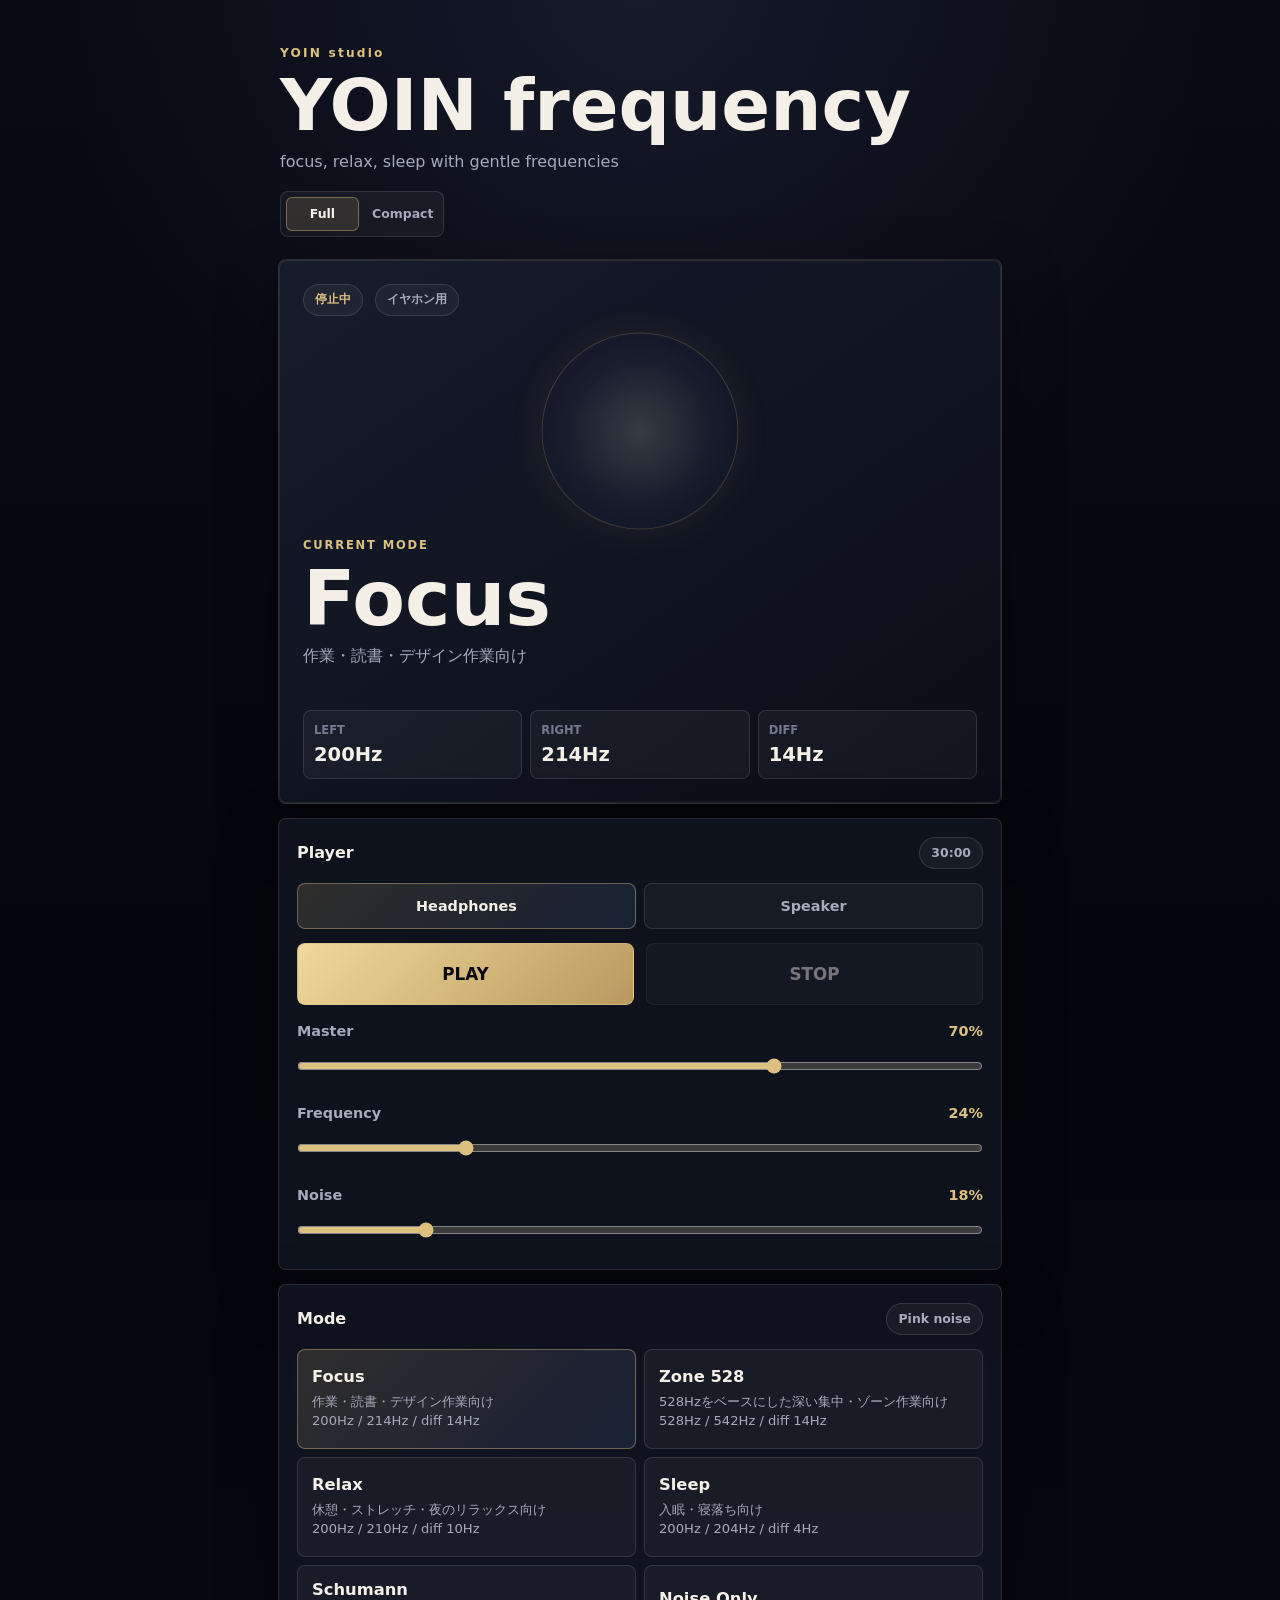
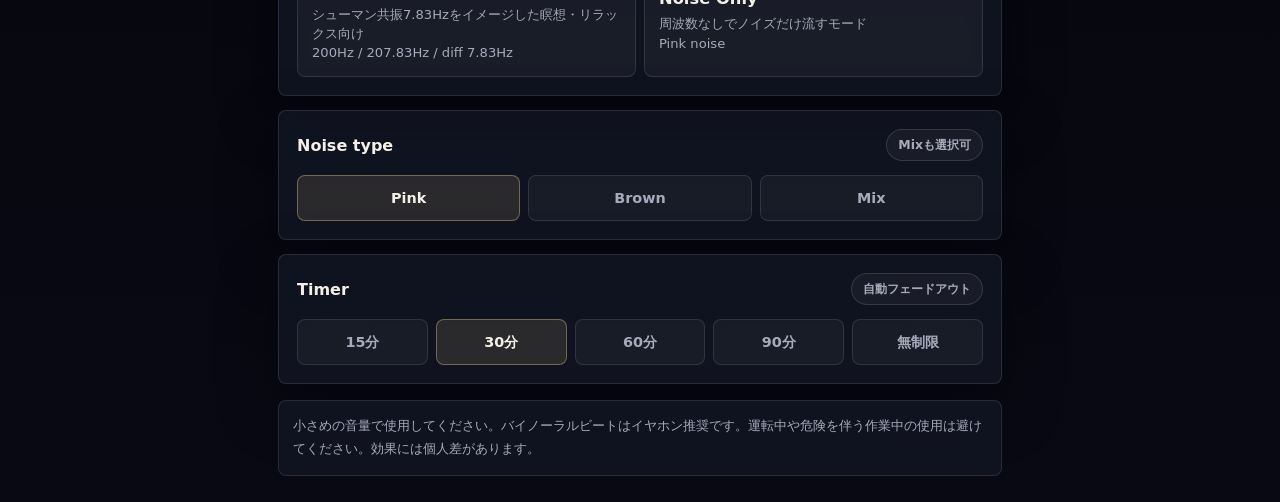
==== index.html @ 3783b60b "Initial YOIN frequency PWA" ====
<!doctype html>
<html lang="ja">
  <head>
    <meta charset="utf-8">
    <meta name="viewport" content="width=device-width, initial-scale=1, viewport-fit=cover">
    <meta name="theme-color" content="#070912">
    <meta name="description" content="YOIN frequency is a simple binaural beat, noise, and timer web audio app.">
    <meta name="mobile-web-app-capable" content="yes">
    <meta name="apple-mobile-web-app-capable" content="yes">
    <meta name="apple-mobile-web-app-title" content="YOIN frequency">
    <meta name="apple-mobile-web-app-status-bar-style" content="black-translucent">
    <title>YOIN frequency</title>
    <link rel="manifest" href="./manifest.json">
    <link rel="icon" href="./icons/icon.svg" type="image/svg+xml">
    <link rel="apple-touch-icon" href="./icons/icon-192.png">
    <link rel="stylesheet" href="./style.css">
  </head>
  <body>
    <main class="app-shell">
      <header class="app-header">
        <div class="brand-block">
          <p class="studio-mark">YOIN studio</p>
          <h1>YOIN frequency</h1>
          <p class="tagline">focus, relax, sleep with gentle frequencies</p>
        </div>
        <div class="view-switch" role="group" aria-label="Display mode">
          <button id="fullLayoutButton" type="button" data-layout="full" aria-pressed="true">Full</button>
          <button id="compactLayoutButton" type="button" data-layout="compact" aria-pressed="false">Compact</button>
        </div>
      </header>

      <section class="current-card" aria-labelledby="current-mode-label">
        <div class="current-topline">
          <span id="playbackStatus" class="status-pill">停止中</span>
          <span id="headphoneStatus" class="status-pill subtle">イヤホン推奨</span>
        </div>

        <div class="breath-wrap" aria-hidden="true">
          <div id="breathCircle" class="breath-circle"></div>
        </div>

        <p id="current-mode-label" class="section-kicker">Current mode</p>
        <h2 id="currentModeName">Focus</h2>
        <p id="currentModeDescription" class="mode-description">作業・読書・デザイン作業向け</p>

        <dl class="frequency-grid">
          <div>
            <dt id="primaryFrequencyLabel">Left</dt>
            <dd id="leftFrequency">200Hz</dd>
          </div>
          <div>
            <dt id="secondaryFrequencyLabel">Right</dt>
            <dd id="rightFrequency">214Hz</dd>
          </div>
          <div>
            <dt id="differenceFrequencyLabel">Diff</dt>
            <dd id="differenceFrequency">14Hz</dd>
          </div>
        </dl>
      </section>

      <section class="panel controls-panel" aria-labelledby="controls-heading">
        <div class="panel-heading">
          <h2 id="controls-heading">Player</h2>
          <span id="remainingTime" class="panel-note">30:00</span>
        </div>

        <div class="segmented-control listening-control" role="radiogroup" aria-label="Listening mode">
          <button id="headphonesModeButton" type="button" data-listening-mode="headphones" aria-pressed="true">Headphones</button>
          <button id="speakerModeButton" type="button" data-listening-mode="speaker" aria-pressed="false">Speaker</button>
        </div>

        <div class="transport-row">
          <button id="playButton" class="primary-button" type="button">PLAY</button>
          <button id="stopButton" class="secondary-button" type="button">STOP</button>
        </div>

        <div class="slider-group">
          <label for="masterVolume">
            <span>Master</span>
            <output id="masterVolumeValue" for="masterVolume">70%</output>
          </label>
          <input id="masterVolume" type="range" min="0" max="100" step="1" value="70">
        </div>

        <div class="slider-group">
          <label for="toneVolume">
            <span>Frequency</span>
            <output id="toneVolumeValue" for="toneVolume">24%</output>
          </label>
          <input id="toneVolume" type="range" min="0" max="100" step="1" value="24">
        </div>

        <div class="slider-group">
          <label for="noiseVolume">
            <span>Noise</span>
            <output id="noiseVolumeValue" for="noiseVolume">18%</output>
          </label>
          <input id="noiseVolume" type="range" min="0" max="100" step="1" value="18">
        </div>
      </section>

      <section class="panel" aria-labelledby="mode-heading">
        <div class="panel-heading">
          <h2 id="mode-heading">Mode</h2>
          <span id="noiseLabel" class="panel-note">Pink noise</span>
        </div>
        <div id="modeGrid" class="mode-grid" role="list"></div>
      </section>

      <section class="panel" aria-labelledby="noise-heading">
        <div class="panel-heading">
          <h2 id="noise-heading">Noise type</h2>
          <span class="panel-note">Mixも選択可</span>
        </div>
        <div class="segmented-control" role="radiogroup" aria-label="Noise type">
          <button id="pinkNoiseButton" type="button" data-noise="pink" aria-pressed="true">Pink</button>
          <button id="brownNoiseButton" type="button" data-noise="brown" aria-pressed="false">Brown</button>
          <button id="mixedNoiseButton" type="button" data-noise="mixed" aria-pressed="false">Mix</button>
        </div>
      </section>

      <section class="panel" aria-labelledby="timer-heading">
        <div class="panel-heading">
          <h2 id="timer-heading">Timer</h2>
          <span class="panel-note">自動フェードアウト</span>
        </div>
        <div id="timerOptions" class="timer-grid" role="radiogroup" aria-label="Timer"></div>
      </section>

      <footer class="notice">
        小さめの音量で使用してください。バイノーラルビートはイヤホン推奨です。運転中や危険を伴う作業中の使用は避けてください。効果には個人差があります。
      </footer>
    </main>

    <script src="./app.js" defer></script>
  </body>
</html>
---- style.css ----
:root {
  color-scheme: dark;
  --bg: #05060b;
  --bg-deep: #090d18;
  --panel: rgba(18, 22, 34, 0.86);
  --panel-strong: rgba(25, 30, 46, 0.94);
  --line: rgba(255, 255, 255, 0.11);
  --line-strong: rgba(219, 190, 128, 0.42);
  --text: #f4f0e8;
  --muted: #a7aabb;
  --soft: #74798d;
  --gold: #dbc080;
  --gold-deep: #92754a;
  --violet: #9d9aff;
  --blue: #6ca6ff;
  --danger: #d59b8e;
  --shadow: 0 22px 60px rgba(0, 0, 0, 0.38);
  font-family: Inter, ui-sans-serif, system-ui, -apple-system, BlinkMacSystemFont, "Segoe UI", sans-serif;
}

* {
  box-sizing: border-box;
}

html {
  min-height: 100%;
  background: var(--bg);
}

body {
  overflow-x: hidden;
  min-height: 100%;
  margin: 0;
  color: var(--text);
  background:
    radial-gradient(circle at 50% 0%, rgba(80, 94, 145, 0.18), transparent 36rem),
    linear-gradient(180deg, #090b14 0%, #05060b 48%, #080913 100%);
  letter-spacing: 0;
}

button,
input,
select {
  font: inherit;
}

button {
  -webkit-tap-highlight-color: transparent;
}

.app-shell {
  width: 100%;
  max-width: 760px;
  min-height: 100vh;
  margin: 0 auto;
  padding: calc(20px + env(safe-area-inset-top)) 18px calc(26px + env(safe-area-inset-bottom));
}

.app-header {
  display: flex;
  align-items: flex-start;
  justify-content: space-between;
  flex-wrap: wrap;
  gap: 16px;
  padding: 12px 2px 22px;
}

.brand-block {
  min-width: 0;
}

.studio-mark {
  margin: 0 0 12px;
  color: var(--gold);
  font-size: 0.76rem;
  font-weight: 700;
  letter-spacing: 0.18em;
}

h1,
h2,
p {
  margin-top: 0;
}

h1 {
  margin-bottom: 8px;
  font-size: clamp(2.3rem, 13vw, 4.5rem);
  line-height: 0.94;
  font-weight: 650;
  letter-spacing: 0;
}

.tagline {
  max-width: 28rem;
  margin-bottom: 0;
  color: var(--muted);
  font-size: 1rem;
  line-height: 1.7;
}

.view-switch {
  display: grid;
  grid-template-columns: repeat(2, minmax(0, 1fr));
  flex: 0 0 auto;
  width: 164px;
  gap: 6px;
  padding: 5px;
  border: 1px solid var(--line);
  border-radius: 8px;
  background: rgba(255, 255, 255, 0.045);
}

.view-switch button {
  min-height: 34px;
  border: 1px solid transparent;
  border-radius: 6px;
  color: var(--muted);
  background: transparent;
  font-size: 0.78rem;
  font-weight: 800;
  cursor: pointer;
}

.view-switch button[aria-pressed="true"] {
  border-color: var(--line-strong);
  color: var(--text);
  background: rgba(219, 190, 128, 0.14);
}

.current-card,
.panel,
.notice {
  width: 100%;
  border: 1px solid var(--line);
  border-radius: 8px;
  background: var(--panel);
  box-shadow: var(--shadow);
  backdrop-filter: blur(18px);
}

.current-card {
  position: relative;
  overflow: hidden;
  min-height: 380px;
  padding: 18px;
  background:
    linear-gradient(145deg, rgba(23, 28, 43, 0.96), rgba(9, 12, 22, 0.92)),
    var(--panel-strong);
}

.current-card::before {
  position: absolute;
  inset: 0;
  border: 1px solid rgba(219, 190, 128, 0.12);
  border-radius: inherit;
  content: "";
  pointer-events: none;
}

.current-topline,
.panel-heading,
.transport-row,
.slider-group label {
  display: flex;
  align-items: center;
  justify-content: space-between;
  gap: 12px;
}

.current-topline {
  position: relative;
  z-index: 2;
  flex-wrap: wrap;
  justify-content: flex-start;
}

.status-pill,
.panel-note {
  display: inline-flex;
  align-items: center;
  min-height: 32px;
  padding: 0 11px;
  border: 1px solid rgba(255, 255, 255, 0.12);
  border-radius: 999px;
  color: var(--gold);
  background: rgba(255, 255, 255, 0.045);
  font-size: 0.78rem;
  font-weight: 700;
  white-space: nowrap;
}

.status-pill.subtle,
.panel-note {
  color: var(--muted);
}

.breath-wrap {
  display: grid;
  place-items: center;
  min-height: 178px;
  margin: 8px 0 0;
}

.breath-circle {
  width: min(48vw, 214px);
  aspect-ratio: 1;
  border: 1px solid rgba(219, 190, 128, 0.3);
  border-radius: 50%;
  background:
    radial-gradient(circle, rgba(219, 190, 128, 0.18) 0%, rgba(219, 190, 128, 0.04) 48%, transparent 68%),
    radial-gradient(circle, rgba(108, 166, 255, 0.15), transparent 70%);
  box-shadow:
    inset 0 0 42px rgba(157, 154, 255, 0.08),
    0 0 46px rgba(219, 190, 128, 0.1);
  opacity: 0.78;
  transform: scale(0.92);
}

body.is-playing .breath-circle {
  animation: breathe 6.4s ease-in-out infinite;
}

@keyframes breathe {
  0%,
  100% {
    opacity: 0.64;
    transform: scale(0.9);
  }

  50% {
    opacity: 1;
    transform: scale(1);
  }
}

.section-kicker {
  margin: 0 0 10px;
  color: var(--gold);
  font-size: 0.72rem;
  font-weight: 800;
  letter-spacing: 0.16em;
  text-transform: uppercase;
}

.current-card h2 {
  margin-bottom: 8px;
  font-size: clamp(2.3rem, 15vw, 4.8rem);
  line-height: 0.96;
  font-weight: 650;
  letter-spacing: 0;
}

.mode-description {
  min-height: 2.9em;
  margin-bottom: 20px;
  color: var(--muted);
  font-size: 1rem;
  line-height: 1.55;
}

.frequency-grid {
  display: grid;
  grid-template-columns: repeat(3, minmax(0, 1fr));
  gap: 8px;
  margin: 0;
}

.frequency-grid div {
  min-width: 0;
  padding: 12px 10px;
  border: 1px solid var(--line);
  border-radius: 8px;
  background: rgba(255, 255, 255, 0.04);
}

.frequency-grid dt {
  margin-bottom: 6px;
  color: var(--soft);
  font-size: 0.72rem;
  font-weight: 800;
  text-transform: uppercase;
}

.frequency-grid dd {
  margin: 0;
  color: var(--text);
  font-size: clamp(0.92rem, 4vw, 1.22rem);
  font-weight: 750;
}

.panel {
  margin-top: 14px;
  padding: 16px;
}

.panel-heading {
  flex-wrap: wrap;
  margin-bottom: 14px;
}

.panel h2 {
  margin: 0;
  font-size: 1rem;
  font-weight: 750;
}

.mode-grid {
  display: grid;
  gap: 8px;
}

.mode-button {
  width: 100%;
  min-height: 76px;
  padding: 14px;
  border: 1px solid var(--line);
  border-radius: 8px;
  color: var(--text);
  background: rgba(255, 255, 255, 0.045);
  text-align: left;
  cursor: pointer;
  transition: border-color 160ms ease, background 160ms ease, transform 160ms ease;
}

.mode-button:active {
  transform: scale(0.99);
}

.mode-button[aria-pressed="true"] {
  border-color: var(--line-strong);
  background: linear-gradient(135deg, rgba(219, 190, 128, 0.16), rgba(108, 166, 255, 0.1));
}

.mode-button strong,
.mode-button span {
  display: block;
}

.mode-button strong {
  margin-bottom: 6px;
  font-size: 1.02rem;
  font-weight: 760;
}

.mode-button span {
  color: var(--muted);
  font-size: 0.82rem;
  line-height: 1.45;
  overflow-wrap: anywhere;
}

.controls-panel {
  background: rgba(16, 20, 31, 0.92);
}

.transport-row {
  align-items: stretch;
  margin-bottom: 18px;
}

.primary-button,
.secondary-button {
  width: 100%;
  min-height: 62px;
  border-radius: 8px;
  font-size: 1.05rem;
  font-weight: 800;
  cursor: pointer;
  transition: transform 160ms ease, opacity 160ms ease, border-color 160ms ease;
}

.primary-button {
  border: 1px solid rgba(219, 190, 128, 0.58);
  color: #080910;
  background: linear-gradient(135deg, #f0d99a, #b9995f);
}

.secondary-button {
  border: 1px solid rgba(255, 255, 255, 0.13);
  color: var(--text);
  background: rgba(255, 255, 255, 0.06);
}

.primary-button:active,
.secondary-button:active {
  transform: scale(0.99);
}

.primary-button:disabled,
.secondary-button:disabled {
  cursor: default;
  opacity: 0.45;
}

.slider-group + .slider-group {
  margin-top: 18px;
}

.slider-group label {
  margin-bottom: 10px;
  color: var(--muted);
  font-size: 0.9rem;
  font-weight: 720;
}

.slider-group output {
  color: var(--gold);
}

input[type="range"] {
  width: 100%;
  height: 34px;
  margin: 0;
  accent-color: var(--gold);
}

input[type="range"]:disabled {
  opacity: 0.45;
}

.segmented-control,
.timer-grid {
  display: grid;
  gap: 8px;
}

.segmented-control {
  grid-template-columns: repeat(3, minmax(0, 1fr));
}

.listening-control {
  grid-template-columns: repeat(2, minmax(0, 1fr));
  margin-bottom: 14px;
}

.timer-grid {
  grid-template-columns: repeat(5, minmax(0, 1fr));
}

.segmented-control button,
.timer-grid button {
  min-height: 46px;
  border: 1px solid var(--line);
  border-radius: 8px;
  color: var(--muted);
  background: rgba(255, 255, 255, 0.04);
  font-size: 0.9rem;
  font-weight: 760;
  cursor: pointer;
}

.segmented-control button[aria-pressed="true"],
.timer-grid button[aria-pressed="true"] {
  border-color: var(--line-strong);
  color: var(--text);
  background: rgba(219, 190, 128, 0.13);
}

.listening-control button[aria-pressed="true"] {
  background: linear-gradient(135deg, rgba(219, 190, 128, 0.16), rgba(108, 166, 255, 0.1));
}

.notice {
  margin-top: 16px;
  padding: 14px;
  color: var(--muted);
  font-size: 0.82rem;
  line-height: 1.75;
  box-shadow: none;
}

@media (min-width: 680px) {
  .app-shell {
    padding-top: 34px;
  }

  .current-card {
    padding: 24px;
  }

  .mode-grid {
    grid-template-columns: repeat(2, minmax(0, 1fr));
  }

  .mode-button {
    min-height: 100px;
  }

  .panel {
    padding: 18px;
  }
}

@media (max-width: 390px) {
  .app-shell {
    padding-left: 14px;
    padding-right: 14px;
  }

  .timer-grid {
    grid-template-columns: repeat(3, minmax(0, 1fr));
  }

  .frequency-grid {
    grid-template-columns: 1fr;
  }
}

body.is-compact-ui {
  min-height: 100svh;
}

body.is-compact-ui .app-shell {
  display: flex;
  flex-direction: column;
  gap: 8px;
  width: 100%;
  max-width: 430px;
  height: 100svh;
  min-height: 0;
  overflow: hidden;
  padding: calc(8px + env(safe-area-inset-top)) 10px calc(8px + env(safe-area-inset-bottom));
}

body.is-compact-ui .app-header {
  flex: 0 0 auto;
  align-items: center;
  flex-wrap: nowrap;
  padding: 0;
}

body.is-compact-ui .studio-mark {
  margin-bottom: 2px;
  font-size: 0.56rem;
  letter-spacing: 0.14em;
}

body.is-compact-ui h1 {
  margin-bottom: 0;
  font-size: 1.2rem;
  line-height: 1;
}

body.is-compact-ui .tagline {
  display: none;
}

body.is-compact-ui .view-switch {
  width: 142px;
  gap: 4px;
  padding: 4px;
}

body.is-compact-ui .view-switch button {
  min-height: 30px;
  font-size: 0.7rem;
}

body.is-compact-ui .current-card,
body.is-compact-ui .panel,
body.is-compact-ui .notice {
  box-shadow: none;
}

body.is-compact-ui .current-card {
  flex: 0 0 auto;
  min-height: 0;
  padding: 10px;
}

body.is-compact-ui .current-topline {
  gap: 6px;
}

body.is-compact-ui .status-pill,
body.is-compact-ui .panel-note {
  min-height: 25px;
  padding: 0 8px;
  font-size: 0.66rem;
}

body.is-compact-ui .breath-wrap {
  min-height: 48px;
  margin: 0;
}

body.is-compact-ui .breath-circle {
  width: 48px;
}

body.is-compact-ui .section-kicker {
  display: none;
}

body.is-compact-ui .current-card h2 {
  margin: 4px 0 2px;
  font-size: 1.68rem;
  line-height: 1;
}

body.is-compact-ui .mode-description {
  display: none;
}

body.is-compact-ui .frequency-grid {
  grid-template-columns: repeat(3, minmax(0, 1fr));
  gap: 6px;
}

body.is-compact-ui .frequency-grid div {
  padding: 7px 8px;
}

body.is-compact-ui .frequency-grid dt {
  margin-bottom: 3px;
  font-size: 0.58rem;
}

body.is-compact-ui .frequency-grid dd {
  font-size: 0.82rem;
}

body.is-compact-ui .panel {
  flex: 0 0 auto;
  margin-top: 0;
  padding: 9px;
}

body.is-compact-ui .panel-heading {
  margin-bottom: 7px;
}

body.is-compact-ui .panel h2 {
  font-size: 0.86rem;
}

body.is-compact-ui .transport-row {
  gap: 8px;
  margin-bottom: 8px;
}

body.is-compact-ui .primary-button,
body.is-compact-ui .secondary-button {
  min-height: 44px;
  font-size: 0.92rem;
}

body.is-compact-ui .slider-group + .slider-group {
  margin-top: 7px;
}

body.is-compact-ui .slider-group label {
  margin-bottom: 2px;
  font-size: 0.72rem;
}

body.is-compact-ui input[type="range"] {
  height: 22px;
}

body.is-compact-ui .mode-grid {
  grid-template-columns: repeat(3, minmax(0, 1fr));
  gap: 6px;
}

body.is-compact-ui .mode-button {
  min-height: 41px;
  padding: 7px 6px;
  text-align: center;
}

body.is-compact-ui .mode-button strong {
  margin-bottom: 0;
  font-size: 0.72rem;
  line-height: 1.08;
}

body.is-compact-ui .mode-button span {
  display: none;
}

body.is-compact-ui .segmented-control,
body.is-compact-ui .timer-grid {
  gap: 6px;
}

body.is-compact-ui .listening-control {
  margin-bottom: 7px;
}

body.is-compact-ui .timer-grid {
  grid-template-columns: repeat(5, minmax(0, 1fr));
}

body.is-compact-ui .segmented-control button,
body.is-compact-ui .timer-grid button {
  min-height: 34px;
  padding: 0 4px;
  font-size: 0.72rem;
}

body.is-compact-ui .notice {
  display: none;
}

@media (max-height: 740px) {
  body.is-compact-ui .app-shell {
    gap: 6px;
    padding-top: calc(6px + env(safe-area-inset-top));
    padding-bottom: calc(6px + env(safe-area-inset-bottom));
  }

  body.is-compact-ui .current-card {
    padding: 8px;
  }

  body.is-compact-ui .breath-wrap {
    display: none;
  }

  body.is-compact-ui .breath-circle {
    width: 34px;
  }

  body.is-compact-ui .current-card h2 {
    font-size: 1.35rem;
  }

  body.is-compact-ui .panel {
    padding: 7px;
  }

  body.is-compact-ui .primary-button,
  body.is-compact-ui .secondary-button {
    min-height: 38px;
  }

  body.is-compact-ui .mode-button {
    min-height: 34px;
  }

  body.is-compact-ui .segmented-control button,
  body.is-compact-ui .timer-grid button {
    min-height: 30px;
  }

  body.is-compact-ui .listening-control {
    margin-bottom: 5px;
  }

}

@media (prefers-reduced-motion: reduce) {
  *,
  *::before,
  *::after {
    scroll-behavior: auto !important;
    animation-duration: 0.001ms !important;
    animation-iteration-count: 1 !important;
    transition-duration: 0.001ms !important;
  }
}
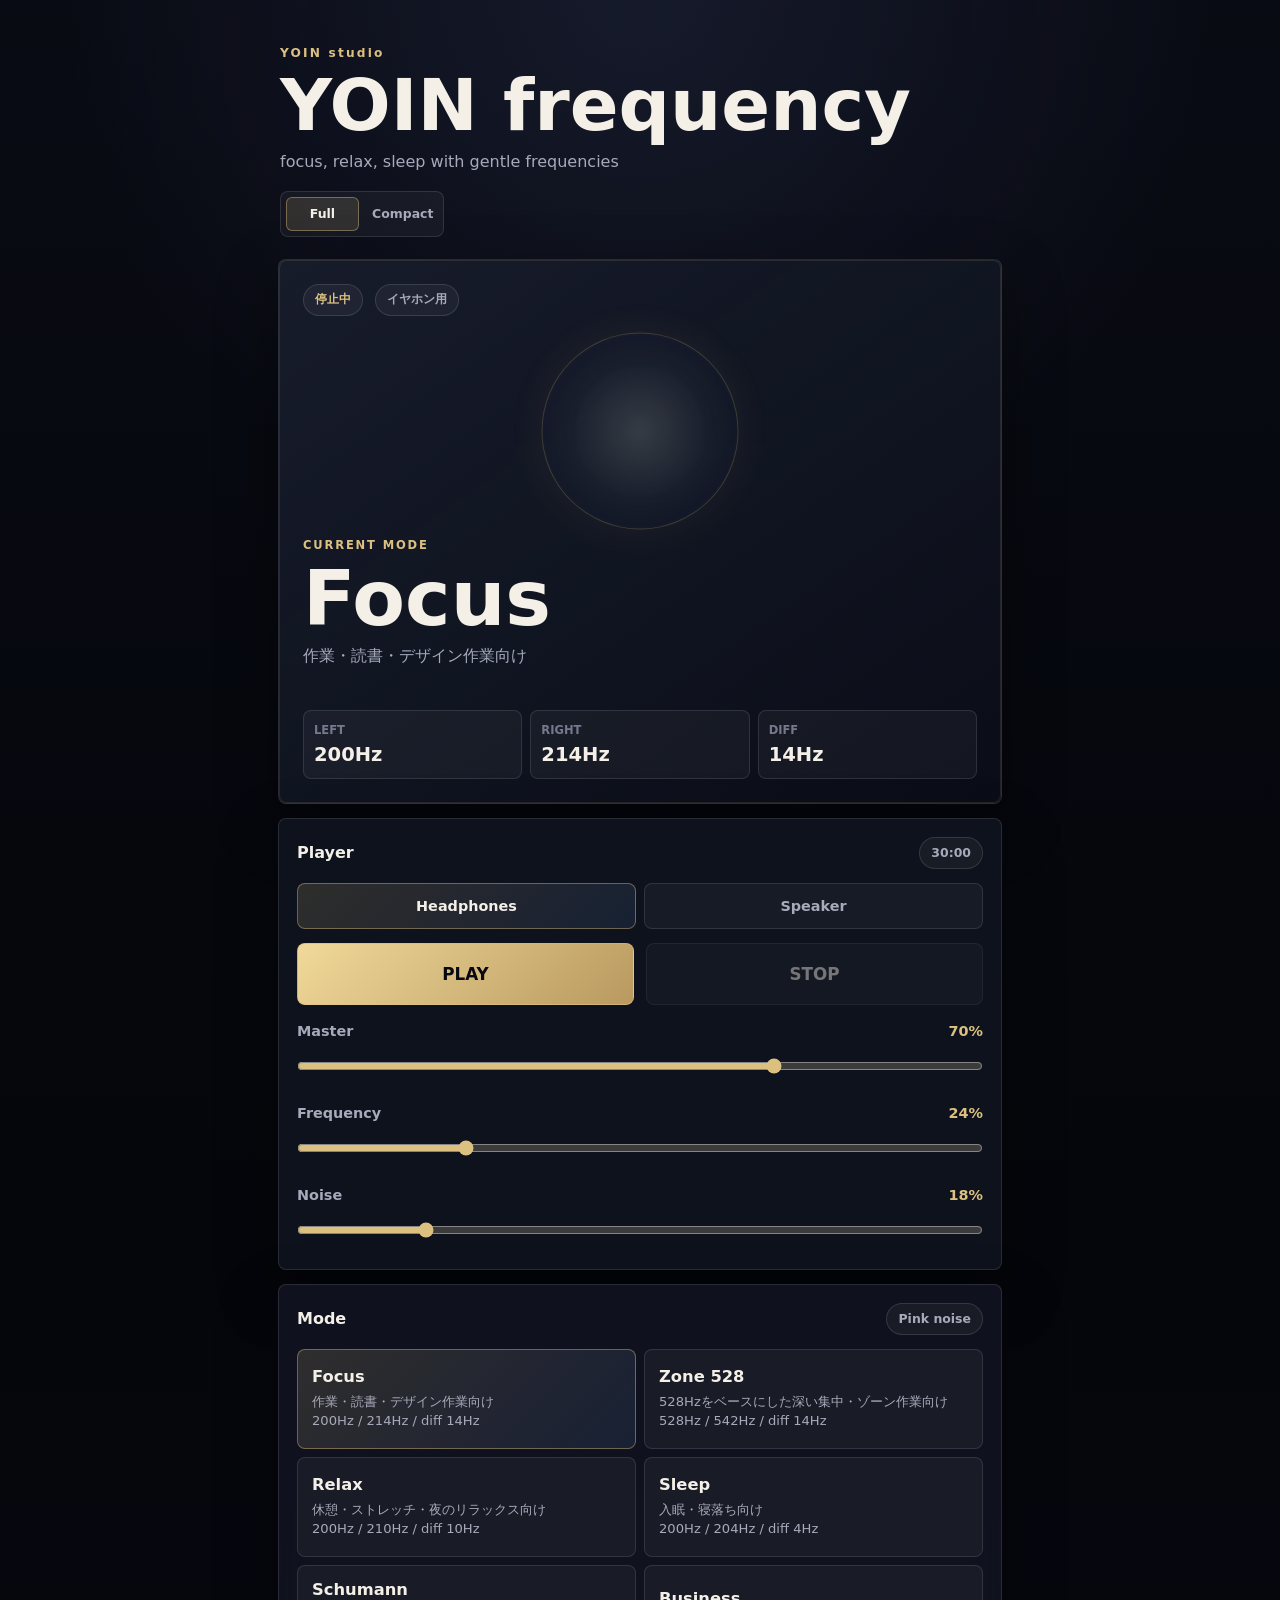
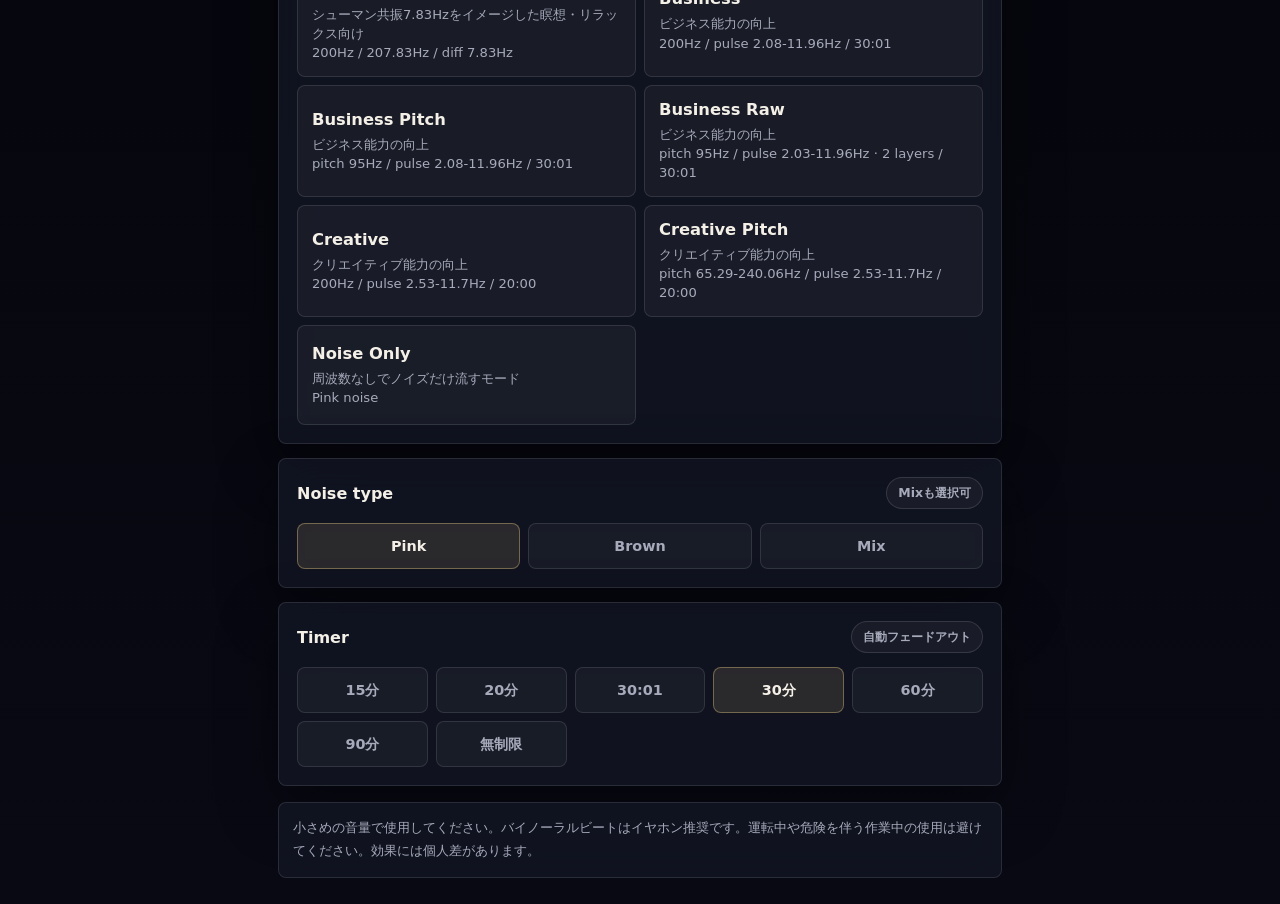
==== commit fa049ac3: "Add Business Raw two-layer pulse mode" ====
--- a/index.html
+++ b/index.html
@@ -133,6 +133,7 @@
       </footer>
     </main>
 
+    <script src="./business-pulse-data.js" defer></script>
     <script src="./app.js" defer></script>
   </body>
 </html>
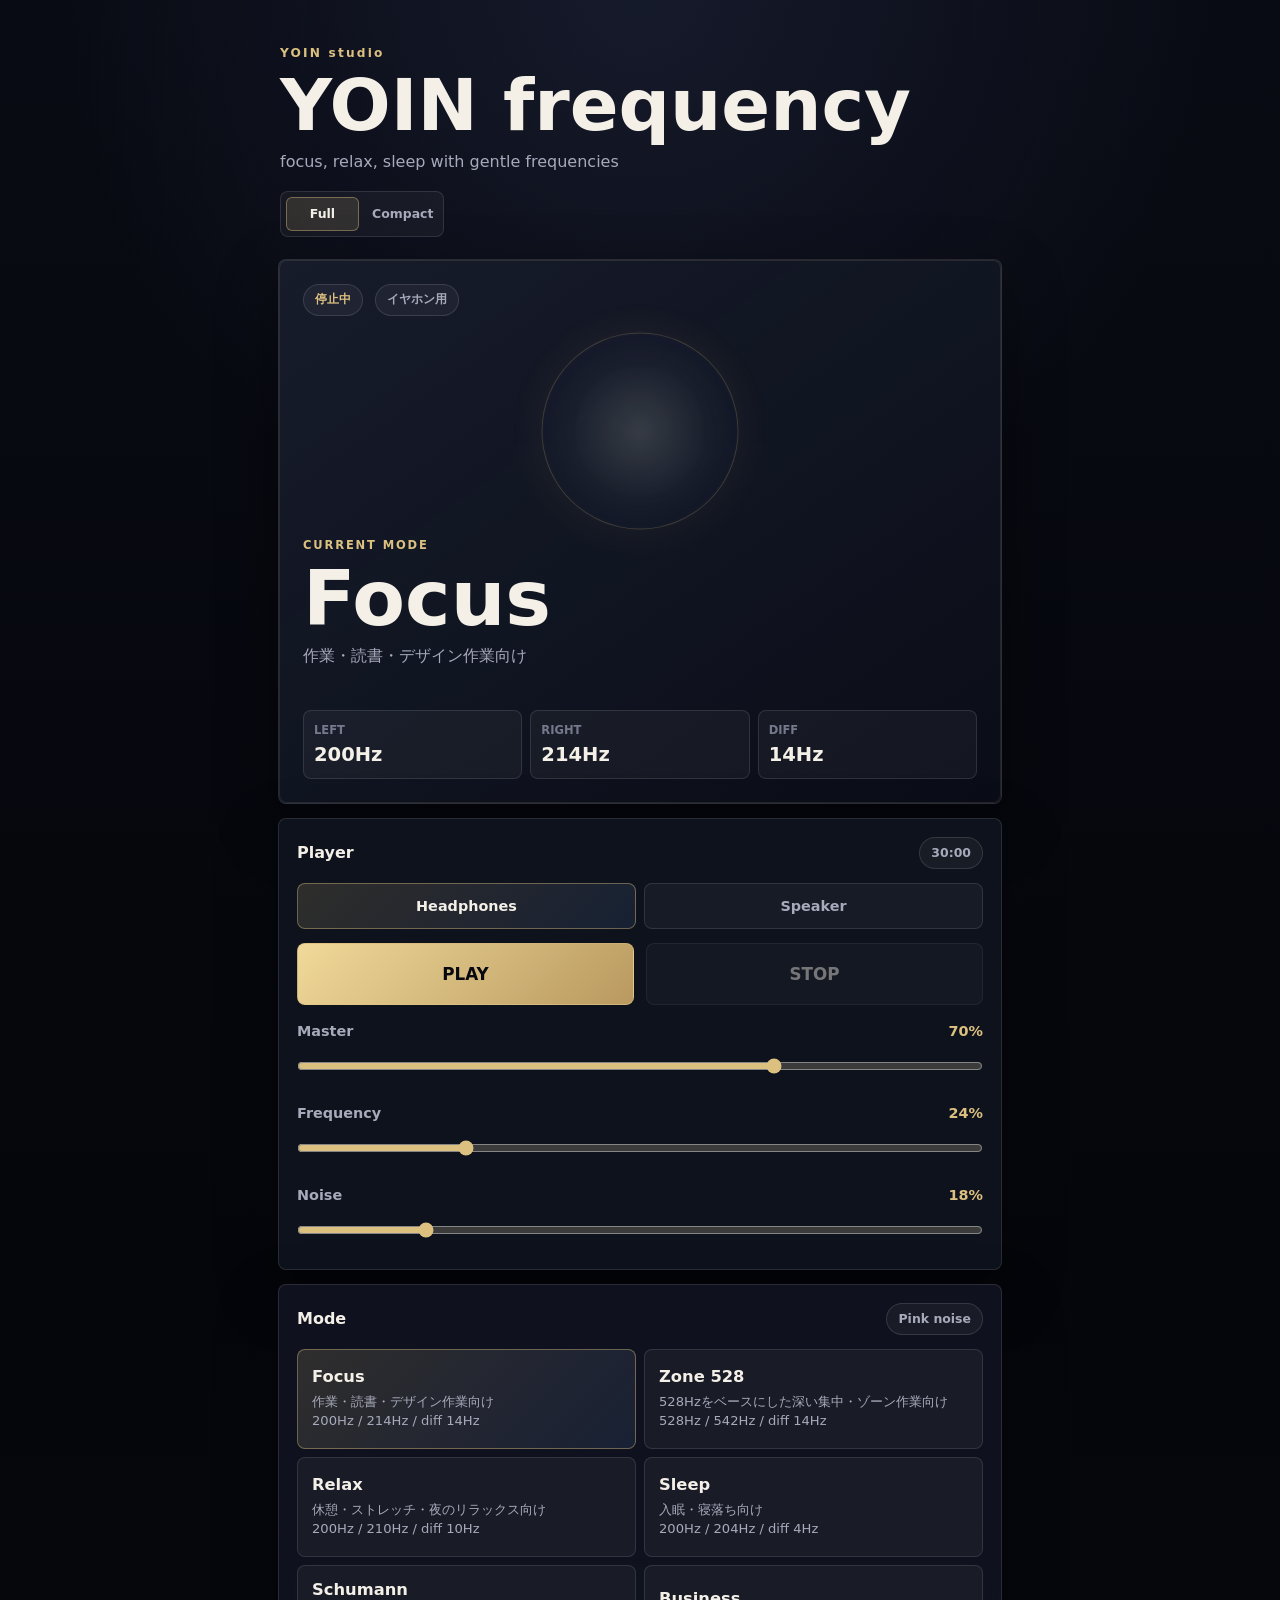
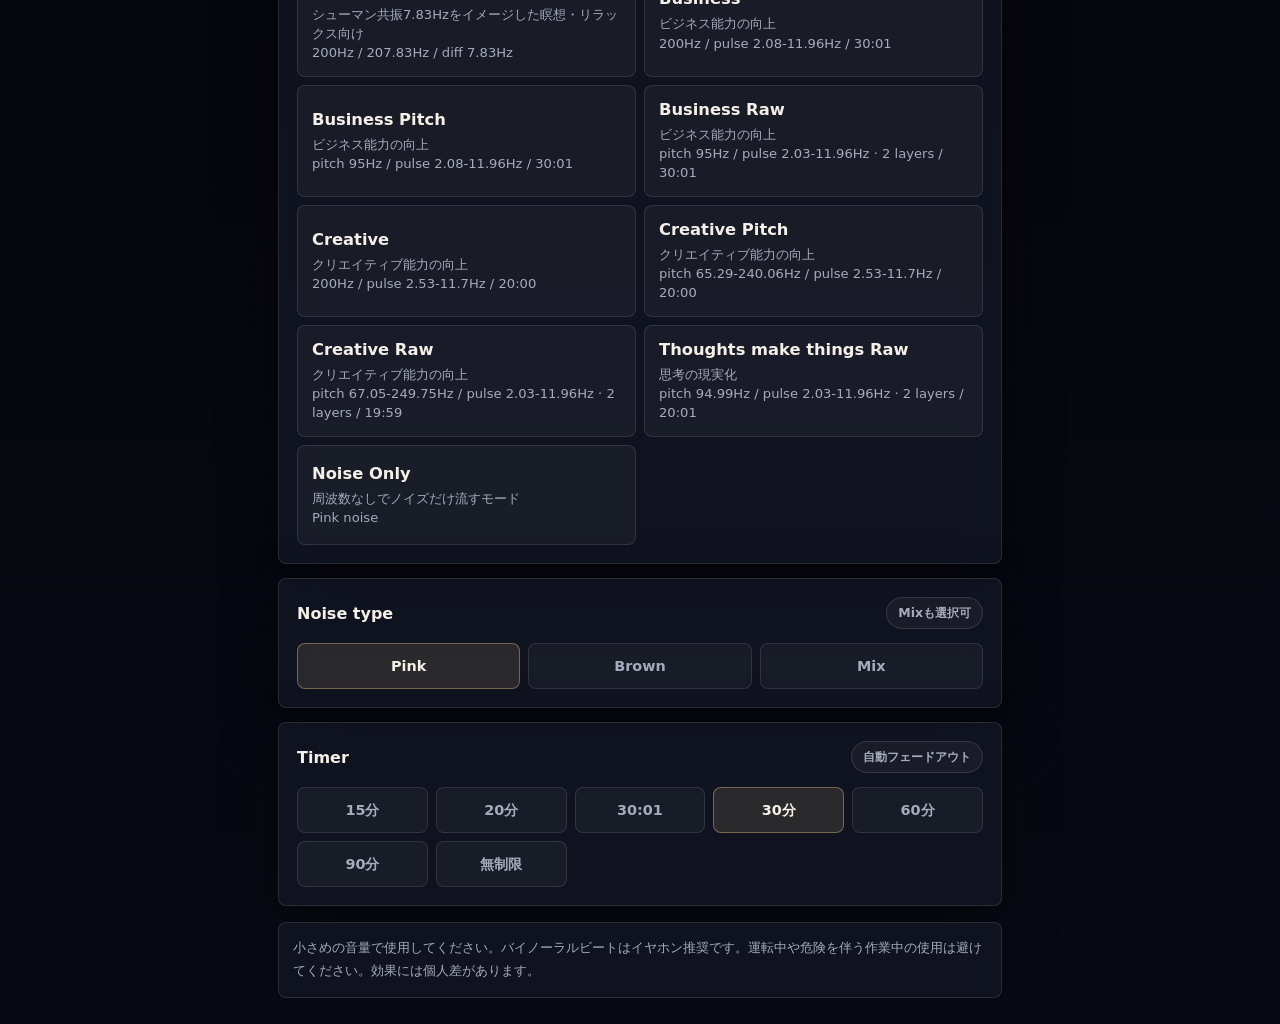
==== commit 2e9ff980: "Add Creative and Thoughts raw modes" ====
--- a/index.html
+++ b/index.html
@@ -134,6 +134,7 @@
     </main>
 
     <script src="./business-pulse-data.js" defer></script>
+    <script src="./raw-menu-data.js" defer></script>
     <script src="./app.js" defer></script>
   </body>
 </html>
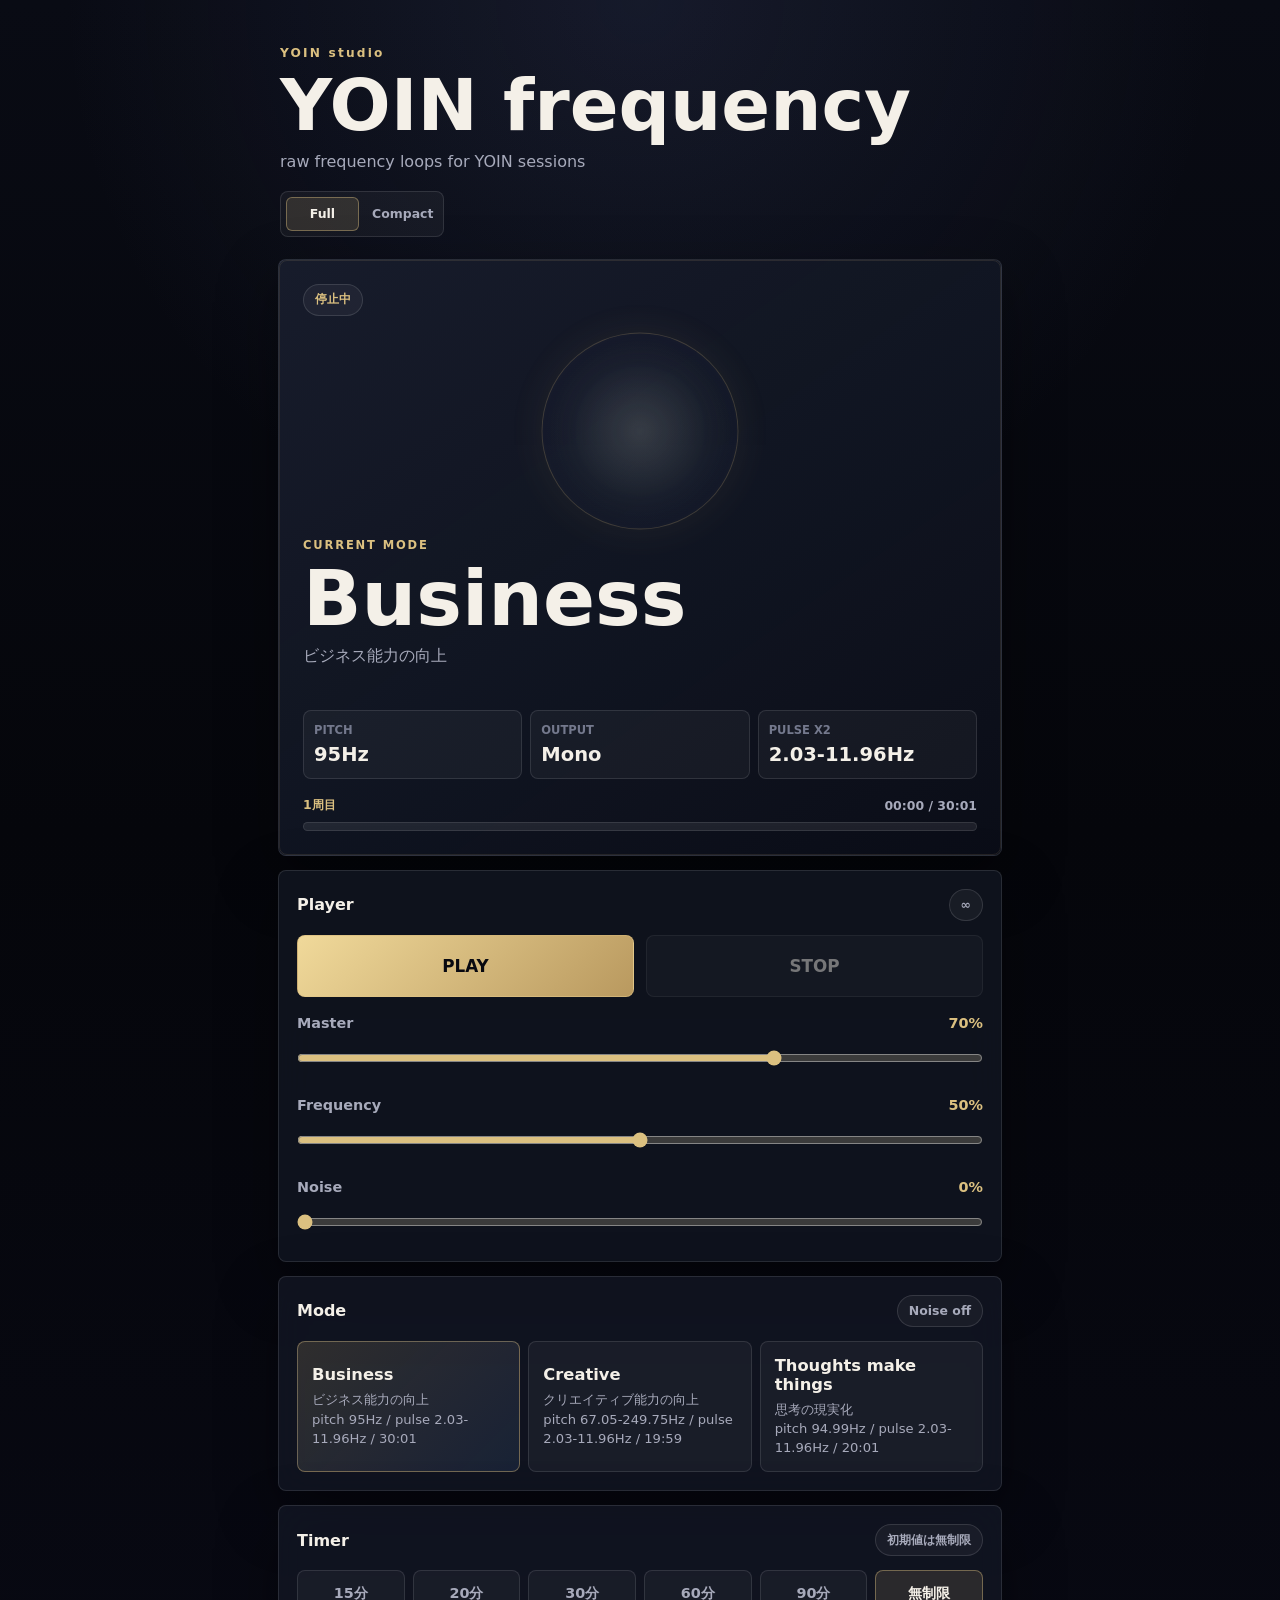
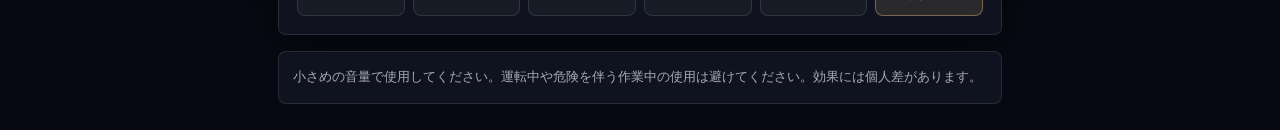
==== commit 367f33e2: "Simplify raw frequency modes" ====
--- a/index.html
+++ b/index.html
@@ -4,7 +4,7 @@
     <meta charset="utf-8">
     <meta name="viewport" content="width=device-width, initial-scale=1, viewport-fit=cover">
     <meta name="theme-color" content="#070912">
-    <meta name="description" content="YOIN frequency is a simple binaural beat, noise, and timer web audio app.">
+    <meta name="description" content="YOIN frequency is a speaker-only raw frequency loop player.">
     <meta name="mobile-web-app-capable" content="yes">
     <meta name="apple-mobile-web-app-capable" content="yes">
     <meta name="apple-mobile-web-app-title" content="YOIN frequency">
@@ -21,7 +21,7 @@
         <div class="brand-block">
           <p class="studio-mark">YOIN studio</p>
           <h1>YOIN frequency</h1>
-          <p class="tagline">focus, relax, sleep with gentle frequencies</p>
+          <p class="tagline">raw frequency loops for YOIN sessions</p>
         </div>
         <div class="view-switch" role="group" aria-label="Display mode">
           <button id="fullLayoutButton" type="button" data-layout="full" aria-pressed="true">Full</button>
@@ -32,7 +32,6 @@
       <section class="current-card" aria-labelledby="current-mode-label">
         <div class="current-topline">
           <span id="playbackStatus" class="status-pill">停止中</span>
-          <span id="headphoneStatus" class="status-pill subtle">イヤホン推奨</span>
         </div>
 
         <div class="breath-wrap" aria-hidden="true">
@@ -40,34 +39,39 @@
         </div>
 
         <p id="current-mode-label" class="section-kicker">Current mode</p>
-        <h2 id="currentModeName">Focus</h2>
-        <p id="currentModeDescription" class="mode-description">作業・読書・デザイン作業向け</p>
+        <h2 id="currentModeName">Business</h2>
+        <p id="currentModeDescription" class="mode-description">ビジネス能力の向上</p>
 
         <dl class="frequency-grid">
           <div>
-            <dt id="primaryFrequencyLabel">Left</dt>
-            <dd id="leftFrequency">200Hz</dd>
+            <dt id="primaryFrequencyLabel">Pitch</dt>
+            <dd id="leftFrequency">95Hz</dd>
           </div>
           <div>
-            <dt id="secondaryFrequencyLabel">Right</dt>
-            <dd id="rightFrequency">214Hz</dd>
+            <dt id="secondaryFrequencyLabel">Output</dt>
+            <dd id="rightFrequency">Mono</dd>
           </div>
           <div>
-            <dt id="differenceFrequencyLabel">Diff</dt>
-            <dd id="differenceFrequency">14Hz</dd>
+            <dt id="differenceFrequencyLabel">Pulse x2</dt>
+            <dd id="differenceFrequency">2.03-11.96Hz</dd>
           </div>
         </dl>
+
+        <div class="loop-progress" aria-live="polite">
+          <div class="loop-progress-topline">
+            <span id="loopStatus">1周目</span>
+            <span id="loopTime">00:00 / 30:01</span>
+          </div>
+          <div class="loop-progress-track" aria-hidden="true">
+            <div id="loopProgressFill" class="loop-progress-fill"></div>
+          </div>
+        </div>
       </section>
 
       <section class="panel controls-panel" aria-labelledby="controls-heading">
         <div class="panel-heading">
           <h2 id="controls-heading">Player</h2>
-          <span id="remainingTime" class="panel-note">30:00</span>
-        </div>
-
-        <div class="segmented-control listening-control" role="radiogroup" aria-label="Listening mode">
-          <button id="headphonesModeButton" type="button" data-listening-mode="headphones" aria-pressed="true">Headphones</button>
-          <button id="speakerModeButton" type="button" data-listening-mode="speaker" aria-pressed="false">Speaker</button>
+          <span id="remainingTime" class="panel-note">∞</span>
         </div>
 
         <div class="transport-row">
@@ -86,50 +90,38 @@
         <div class="slider-group">
           <label for="toneVolume">
             <span>Frequency</span>
-            <output id="toneVolumeValue" for="toneVolume">24%</output>
+            <output id="toneVolumeValue" for="toneVolume">50%</output>
           </label>
-          <input id="toneVolume" type="range" min="0" max="100" step="1" value="24">
+          <input id="toneVolume" type="range" min="0" max="100" step="1" value="50">
         </div>
 
         <div class="slider-group">
           <label for="noiseVolume">
             <span>Noise</span>
-            <output id="noiseVolumeValue" for="noiseVolume">18%</output>
+            <output id="noiseVolumeValue" for="noiseVolume">0%</output>
           </label>
-          <input id="noiseVolume" type="range" min="0" max="100" step="1" value="18">
+          <input id="noiseVolume" type="range" min="0" max="100" step="1" value="0">
         </div>
       </section>
 
       <section class="panel" aria-labelledby="mode-heading">
         <div class="panel-heading">
           <h2 id="mode-heading">Mode</h2>
-          <span id="noiseLabel" class="panel-note">Pink noise</span>
+          <span id="noiseLabel" class="panel-note">Noise off</span>
         </div>
         <div id="modeGrid" class="mode-grid" role="list"></div>
-      </section>
-
-      <section class="panel" aria-labelledby="noise-heading">
-        <div class="panel-heading">
-          <h2 id="noise-heading">Noise type</h2>
-          <span class="panel-note">Mixも選択可</span>
-        </div>
-        <div class="segmented-control" role="radiogroup" aria-label="Noise type">
-          <button id="pinkNoiseButton" type="button" data-noise="pink" aria-pressed="true">Pink</button>
-          <button id="brownNoiseButton" type="button" data-noise="brown" aria-pressed="false">Brown</button>
-          <button id="mixedNoiseButton" type="button" data-noise="mixed" aria-pressed="false">Mix</button>
-        </div>
       </section>
 
       <section class="panel" aria-labelledby="timer-heading">
         <div class="panel-heading">
           <h2 id="timer-heading">Timer</h2>
-          <span class="panel-note">自動フェードアウト</span>
+          <span class="panel-note">初期値は無制限</span>
         </div>
         <div id="timerOptions" class="timer-grid" role="radiogroup" aria-label="Timer"></div>
       </section>
 
       <footer class="notice">
-        小さめの音量で使用してください。バイノーラルビートはイヤホン推奨です。運転中や危険を伴う作業中の使用は避けてください。効果には個人差があります。
+        小さめの音量で使用してください。運転中や危険を伴う作業中の使用は避けてください。効果には個人差があります。
       </footer>
     </main>
 
--- a/style.css
+++ b/style.css
@@ -249,6 +249,7 @@
   line-height: 0.96;
   font-weight: 650;
   letter-spacing: 0;
+  overflow-wrap: anywhere;
 }
 
 .mode-description {
@@ -287,6 +288,50 @@
   color: var(--text);
   font-size: clamp(0.92rem, 4vw, 1.22rem);
   font-weight: 750;
+}
+
+.loop-progress {
+  position: relative;
+  z-index: 2;
+  margin-top: 18px;
+}
+
+.loop-progress-topline {
+  display: flex;
+  align-items: center;
+  justify-content: space-between;
+  gap: 12px;
+  margin-bottom: 8px;
+  color: var(--muted);
+  font-size: 0.78rem;
+  font-weight: 760;
+}
+
+.loop-progress-topline span:first-child {
+  color: var(--gold);
+}
+
+.loop-progress-topline span:last-child {
+  min-width: 0;
+  text-align: right;
+  overflow-wrap: anywhere;
+}
+
+.loop-progress-track {
+  width: 100%;
+  height: 9px;
+  overflow: hidden;
+  border: 1px solid rgba(255, 255, 255, 0.1);
+  border-radius: 999px;
+  background: rgba(255, 255, 255, 0.08);
+}
+
+.loop-progress-fill {
+  width: 0%;
+  height: 100%;
+  border-radius: inherit;
+  background: linear-gradient(90deg, #f0d99a, #6ca6ff);
+  transition: width 420ms linear;
 }
 
 .panel {
@@ -361,7 +406,8 @@
 
 .primary-button,
 .secondary-button {
-  width: 100%;
+  flex: 1 1 0;
+  min-width: 0;
   min-height: 62px;
   border-radius: 8px;
   font-size: 1.05rem;
@@ -419,26 +465,15 @@
   opacity: 0.45;
 }
 
-.segmented-control,
 .timer-grid {
   display: grid;
   gap: 8px;
 }
 
-.segmented-control {
-  grid-template-columns: repeat(3, minmax(0, 1fr));
-}
-
-.listening-control {
-  grid-template-columns: repeat(2, minmax(0, 1fr));
-  margin-bottom: 14px;
-}
-
 .timer-grid {
-  grid-template-columns: repeat(5, minmax(0, 1fr));
-}
-
-.segmented-control button,
+  grid-template-columns: repeat(6, minmax(0, 1fr));
+}
+
 .timer-grid button {
   min-height: 46px;
   border: 1px solid var(--line);
@@ -450,17 +485,12 @@
   cursor: pointer;
 }
 
-.segmented-control button[aria-pressed="true"],
 .timer-grid button[aria-pressed="true"] {
   border-color: var(--line-strong);
   color: var(--text);
   background: rgba(219, 190, 128, 0.13);
 }
 
-.listening-control button[aria-pressed="true"] {
-  background: linear-gradient(135deg, rgba(219, 190, 128, 0.16), rgba(108, 166, 255, 0.1));
-}
-
 .notice {
   margin-top: 16px;
   padding: 14px;
@@ -480,7 +510,7 @@
   }
 
   .mode-grid {
-    grid-template-columns: repeat(2, minmax(0, 1fr));
+    grid-template-columns: repeat(3, minmax(0, 1fr));
   }
 
   .mode-button {
@@ -492,7 +522,7 @@
   }
 }
 
-@media (max-width: 390px) {
+@media (max-width: 520px) {
   .app-shell {
     padding-left: 14px;
     padding-right: 14px;
@@ -621,6 +651,19 @@
   font-size: 0.82rem;
 }
 
+body.is-compact-ui .loop-progress {
+  margin-top: 8px;
+}
+
+body.is-compact-ui .loop-progress-topline {
+  margin-bottom: 5px;
+  font-size: 0.66rem;
+}
+
+body.is-compact-ui .loop-progress-track {
+  height: 7px;
+}
+
 body.is-compact-ui .panel {
   flex: 0 0 auto;
   margin-top: 0;
@@ -680,20 +723,14 @@
   display: none;
 }
 
-body.is-compact-ui .segmented-control,
 body.is-compact-ui .timer-grid {
   gap: 6px;
 }
 
-body.is-compact-ui .listening-control {
-  margin-bottom: 7px;
-}
-
 body.is-compact-ui .timer-grid {
-  grid-template-columns: repeat(5, minmax(0, 1fr));
-}
-
-body.is-compact-ui .segmented-control button,
+  grid-template-columns: repeat(6, minmax(0, 1fr));
+}
+
 body.is-compact-ui .timer-grid button {
   min-height: 34px;
   padding: 0 4px;
@@ -740,13 +777,8 @@
     min-height: 34px;
   }
 
-  body.is-compact-ui .segmented-control button,
   body.is-compact-ui .timer-grid button {
     min-height: 30px;
-  }
-
-  body.is-compact-ui .listening-control {
-    margin-bottom: 5px;
   }
 
 }
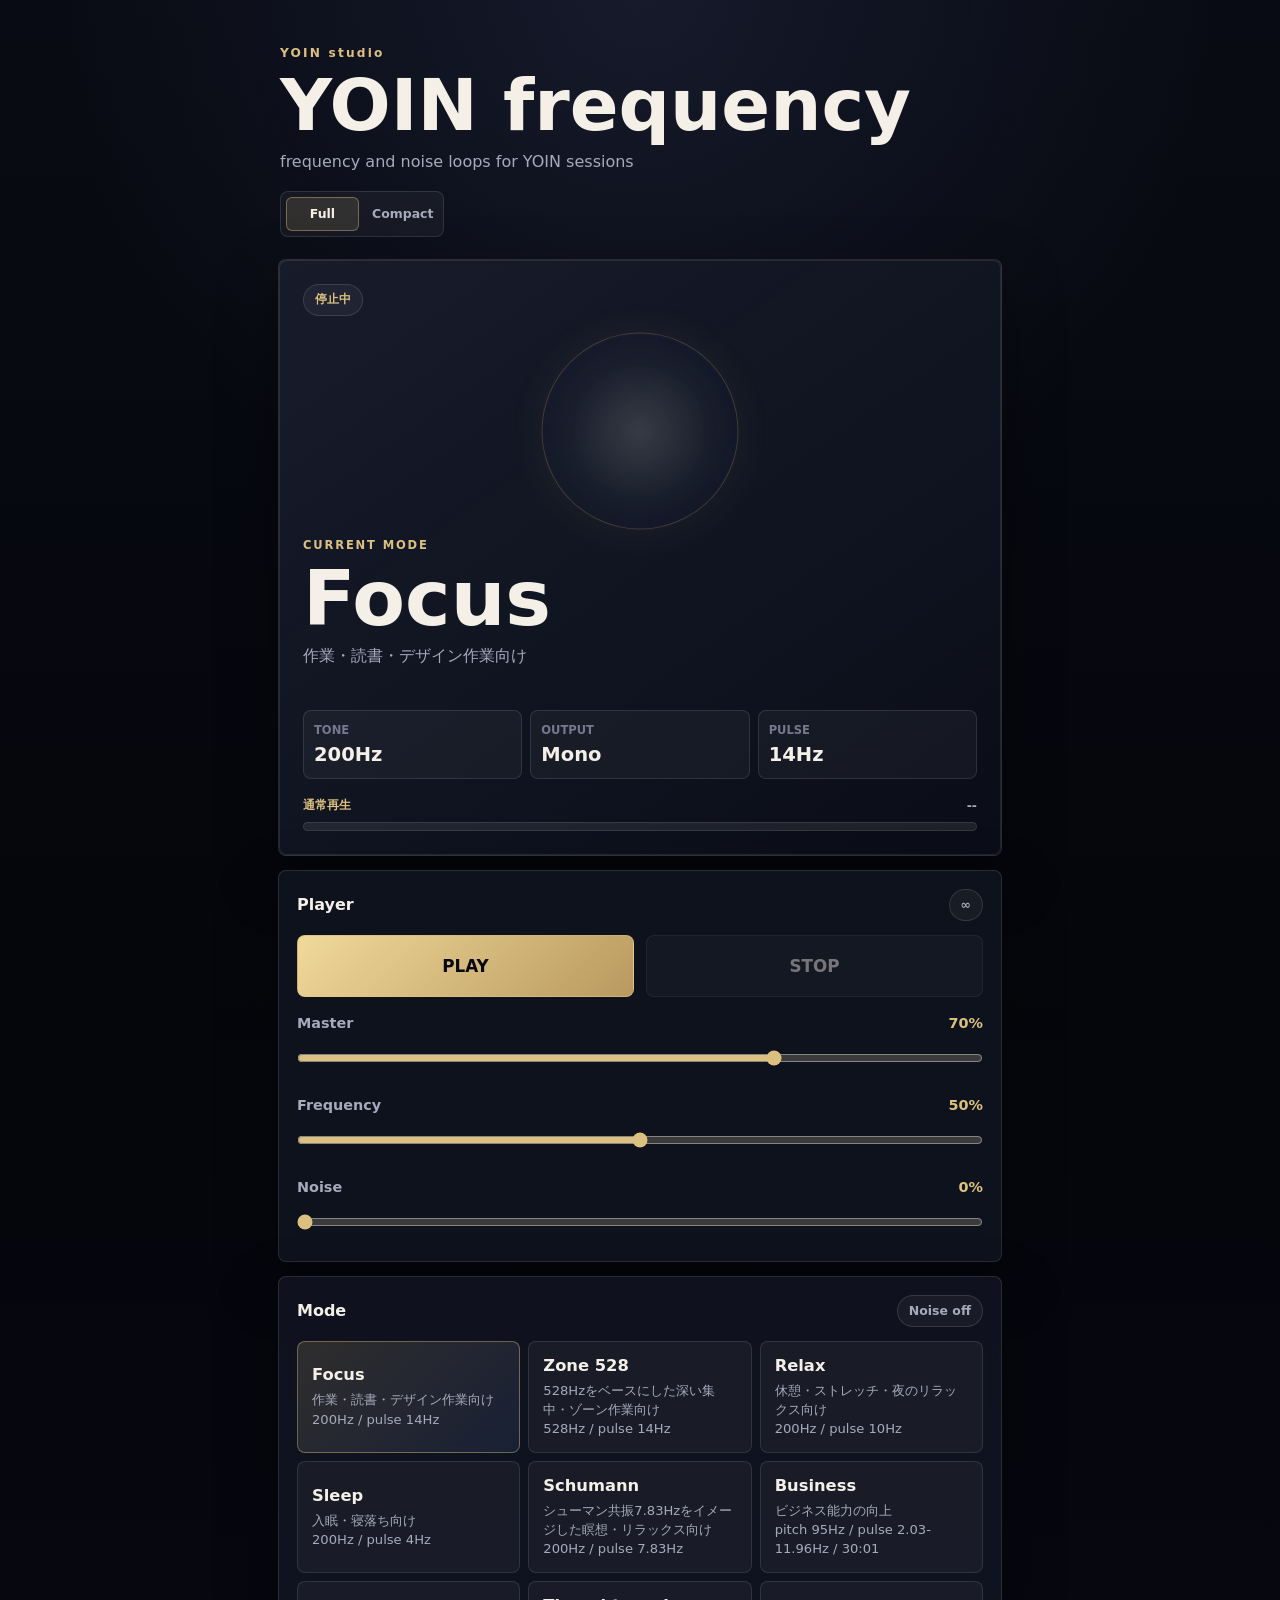
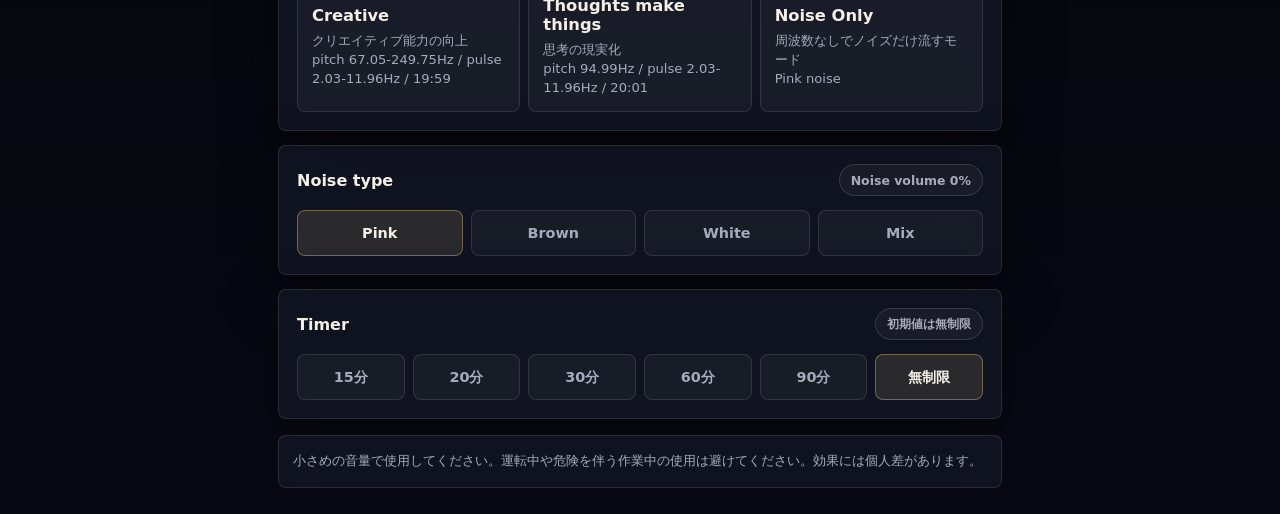
==== commit b37eaab4: "Restore standard modes and noise options" ====
--- a/index.html
+++ b/index.html
@@ -4,7 +4,7 @@
     <meta charset="utf-8">
     <meta name="viewport" content="width=device-width, initial-scale=1, viewport-fit=cover">
     <meta name="theme-color" content="#070912">
-    <meta name="description" content="YOIN frequency is a speaker-only raw frequency loop player.">
+    <meta name="description" content="YOIN frequency is a speaker-only frequency and noise player.">
     <meta name="mobile-web-app-capable" content="yes">
     <meta name="apple-mobile-web-app-capable" content="yes">
     <meta name="apple-mobile-web-app-title" content="YOIN frequency">
@@ -21,7 +21,7 @@
         <div class="brand-block">
           <p class="studio-mark">YOIN studio</p>
           <h1>YOIN frequency</h1>
-          <p class="tagline">raw frequency loops for YOIN sessions</p>
+          <p class="tagline">frequency and noise loops for YOIN sessions</p>
         </div>
         <div class="view-switch" role="group" aria-label="Display mode">
           <button id="fullLayoutButton" type="button" data-layout="full" aria-pressed="true">Full</button>
@@ -39,28 +39,28 @@
         </div>
 
         <p id="current-mode-label" class="section-kicker">Current mode</p>
-        <h2 id="currentModeName">Business</h2>
-        <p id="currentModeDescription" class="mode-description">ビジネス能力の向上</p>
+        <h2 id="currentModeName">Focus</h2>
+        <p id="currentModeDescription" class="mode-description">作業・読書・デザイン作業向け</p>
 
         <dl class="frequency-grid">
           <div>
-            <dt id="primaryFrequencyLabel">Pitch</dt>
-            <dd id="leftFrequency">95Hz</dd>
+            <dt id="primaryFrequencyLabel">Tone</dt>
+            <dd id="leftFrequency">200Hz</dd>
           </div>
           <div>
             <dt id="secondaryFrequencyLabel">Output</dt>
             <dd id="rightFrequency">Mono</dd>
           </div>
           <div>
-            <dt id="differenceFrequencyLabel">Pulse x2</dt>
-            <dd id="differenceFrequency">2.03-11.96Hz</dd>
+            <dt id="differenceFrequencyLabel">Pulse</dt>
+            <dd id="differenceFrequency">14Hz</dd>
           </div>
         </dl>
 
         <div class="loop-progress" aria-live="polite">
           <div class="loop-progress-topline">
-            <span id="loopStatus">1周目</span>
-            <span id="loopTime">00:00 / 30:01</span>
+            <span id="loopStatus">通常再生</span>
+            <span id="loopTime">--</span>
           </div>
           <div class="loop-progress-track" aria-hidden="true">
             <div id="loopProgressFill" class="loop-progress-fill"></div>
@@ -112,6 +112,19 @@
         <div id="modeGrid" class="mode-grid" role="list"></div>
       </section>
 
+      <section class="panel" aria-labelledby="noise-heading">
+        <div class="panel-heading">
+          <h2 id="noise-heading">Noise type</h2>
+          <span class="panel-note">Noise volume 0%</span>
+        </div>
+        <div class="segmented-control" role="radiogroup" aria-label="Noise type">
+          <button id="pinkNoiseButton" type="button" data-noise="pink" aria-pressed="true">Pink</button>
+          <button id="brownNoiseButton" type="button" data-noise="brown" aria-pressed="false">Brown</button>
+          <button id="whiteNoiseButton" type="button" data-noise="white" aria-pressed="false">White</button>
+          <button id="mixedNoiseButton" type="button" data-noise="mixed" aria-pressed="false">Mix</button>
+        </div>
+      </section>
+
       <section class="panel" aria-labelledby="timer-heading">
         <div class="panel-heading">
           <h2 id="timer-heading">Timer</h2>
--- a/style.css
+++ b/style.css
@@ -465,15 +465,21 @@
   opacity: 0.45;
 }
 
+.segmented-control,
 .timer-grid {
   display: grid;
   gap: 8px;
 }
 
+.segmented-control {
+  grid-template-columns: repeat(4, minmax(0, 1fr));
+}
+
 .timer-grid {
   grid-template-columns: repeat(6, minmax(0, 1fr));
 }
 
+.segmented-control button,
 .timer-grid button {
   min-height: 46px;
   border: 1px solid var(--line);
@@ -485,6 +491,7 @@
   cursor: pointer;
 }
 
+.segmented-control button[aria-pressed="true"],
 .timer-grid button[aria-pressed="true"] {
   border-color: var(--line-strong);
   color: var(--text);
@@ -723,6 +730,7 @@
   display: none;
 }
 
+body.is-compact-ui .segmented-control,
 body.is-compact-ui .timer-grid {
   gap: 6px;
 }
@@ -731,6 +739,7 @@
   grid-template-columns: repeat(6, minmax(0, 1fr));
 }
 
+body.is-compact-ui .segmented-control button,
 body.is-compact-ui .timer-grid button {
   min-height: 34px;
   padding: 0 4px;
@@ -777,6 +786,7 @@
     min-height: 34px;
   }
 
+  body.is-compact-ui .segmented-control button,
   body.is-compact-ui .timer-grid button {
     min-height: 30px;
   }
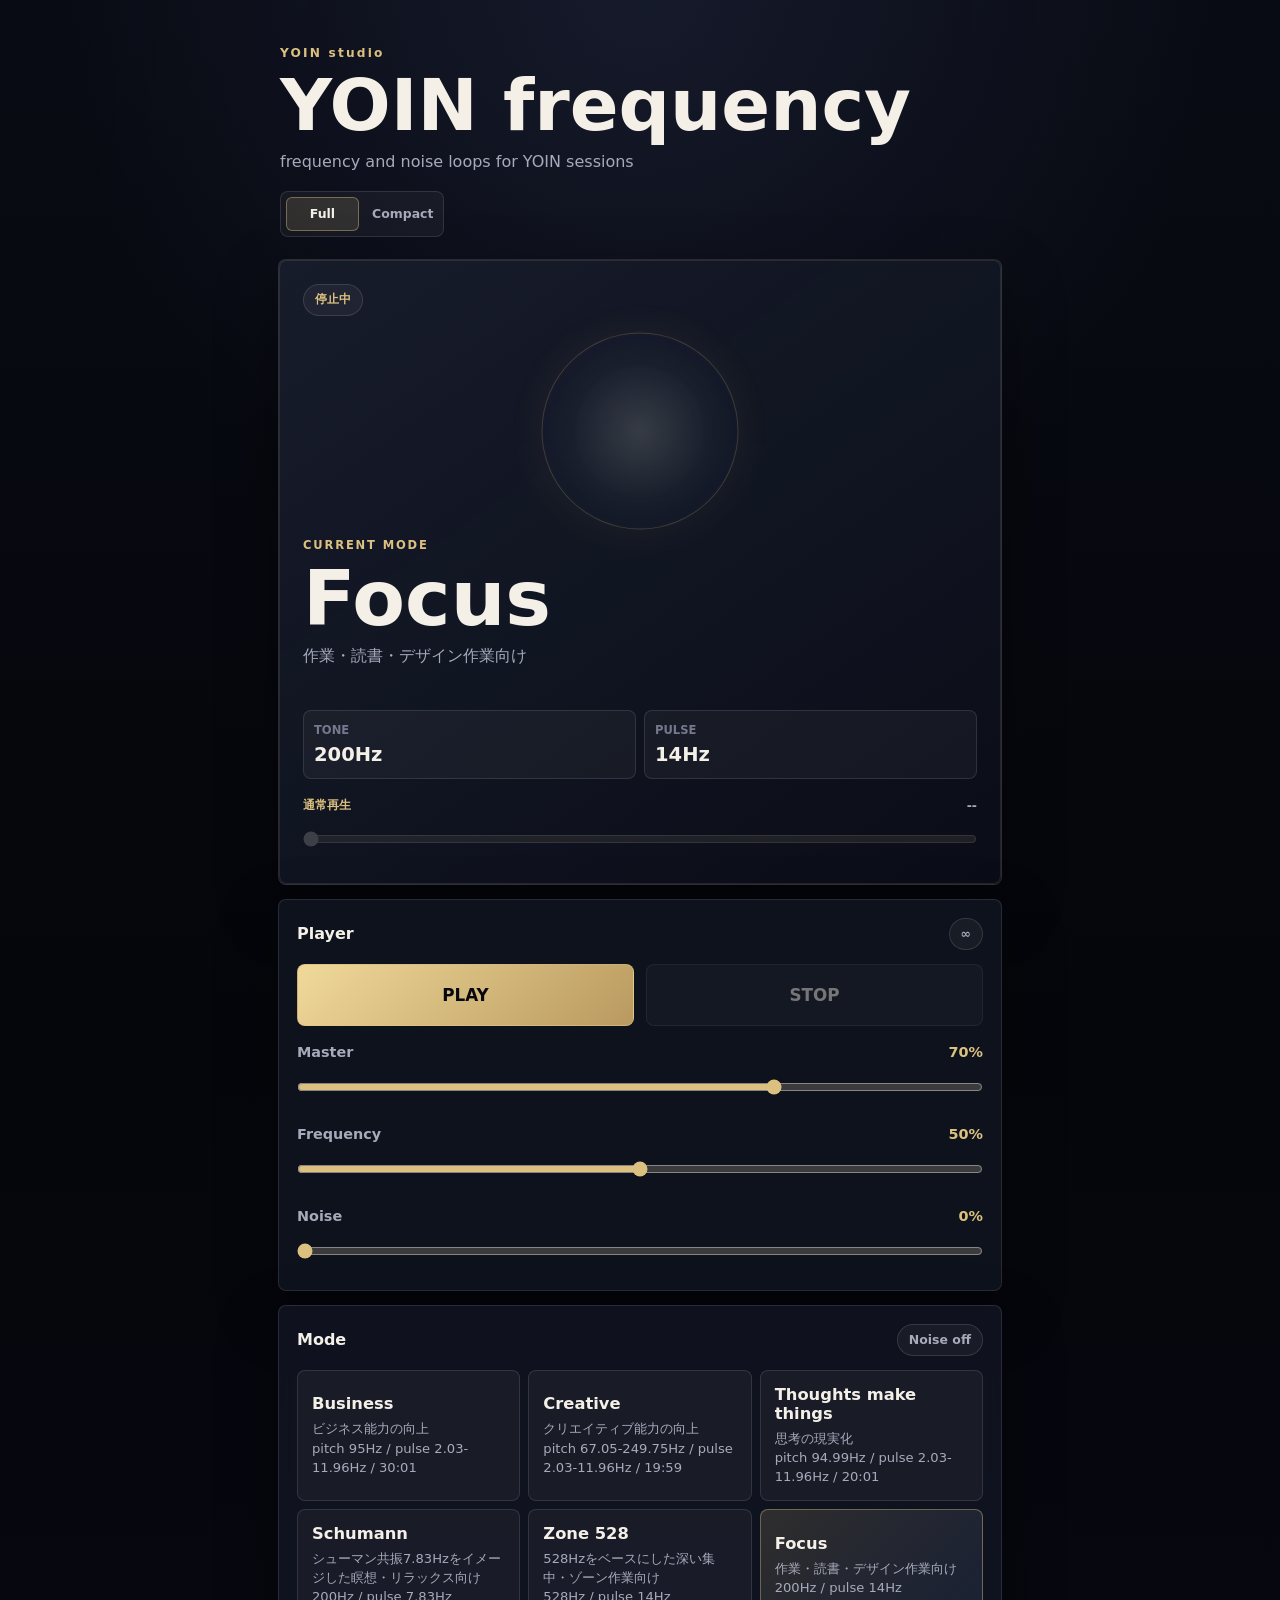
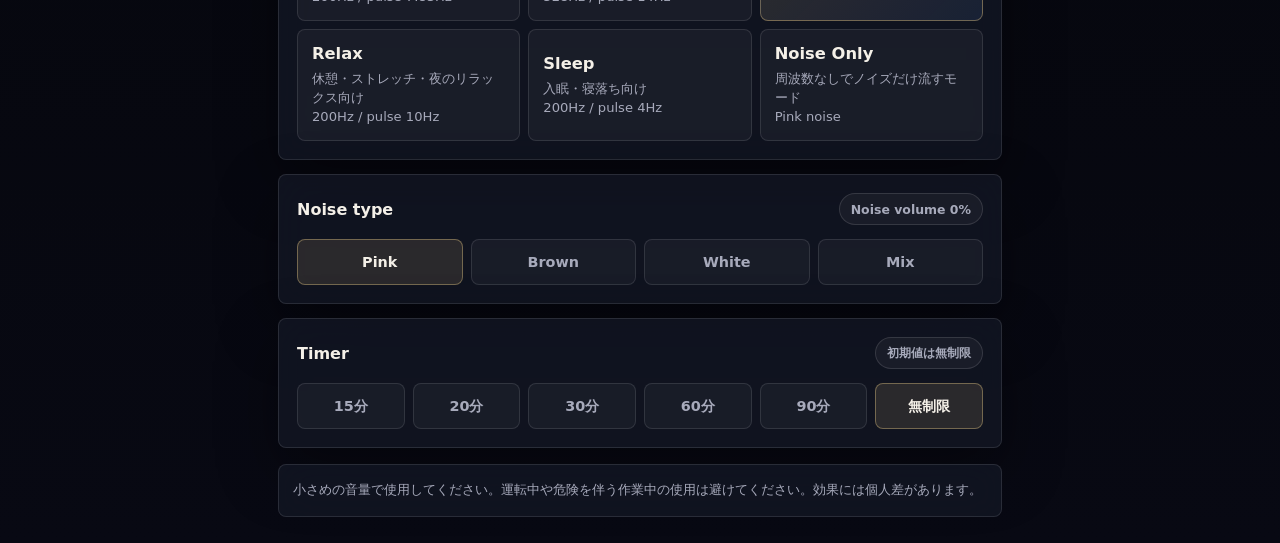
==== commit e0a0e69f: "Reorder modes and add loop scrubbing" ====
--- a/index.html
+++ b/index.html
@@ -48,10 +48,6 @@
             <dd id="leftFrequency">200Hz</dd>
           </div>
           <div>
-            <dt id="secondaryFrequencyLabel">Output</dt>
-            <dd id="rightFrequency">Mono</dd>
-          </div>
-          <div>
             <dt id="differenceFrequencyLabel">Pulse</dt>
             <dd id="differenceFrequency">14Hz</dd>
           </div>
@@ -62,9 +58,7 @@
             <span id="loopStatus">通常再生</span>
             <span id="loopTime">--</span>
           </div>
-          <div class="loop-progress-track" aria-hidden="true">
-            <div id="loopProgressFill" class="loop-progress-fill"></div>
-          </div>
+          <input id="loopProgressSlider" class="loop-progress-slider" type="range" min="0" max="1000" step="1" value="0" aria-label="Loop position" disabled>
         </div>
       </section>
 
--- a/style.css
+++ b/style.css
@@ -262,7 +262,7 @@
 
 .frequency-grid {
   display: grid;
-  grid-template-columns: repeat(3, minmax(0, 1fr));
+  grid-template-columns: repeat(2, minmax(0, 1fr));
   gap: 8px;
   margin: 0;
 }
@@ -317,21 +317,15 @@
   overflow-wrap: anywhere;
 }
 
-.loop-progress-track {
+.loop-progress-slider {
   width: 100%;
-  height: 9px;
-  overflow: hidden;
-  border: 1px solid rgba(255, 255, 255, 0.1);
-  border-radius: 999px;
-  background: rgba(255, 255, 255, 0.08);
-}
-
-.loop-progress-fill {
-  width: 0%;
-  height: 100%;
-  border-radius: inherit;
-  background: linear-gradient(90deg, #f0d99a, #6ca6ff);
-  transition: width 420ms linear;
+  height: 24px;
+  margin: 0;
+  accent-color: var(--gold);
+}
+
+.loop-progress-slider:disabled {
+  opacity: 0.45;
 }
 
 .panel {
@@ -641,7 +635,7 @@
 }
 
 body.is-compact-ui .frequency-grid {
-  grid-template-columns: repeat(3, minmax(0, 1fr));
+  grid-template-columns: repeat(2, minmax(0, 1fr));
   gap: 6px;
 }
 
@@ -667,8 +661,8 @@
   font-size: 0.66rem;
 }
 
-body.is-compact-ui .loop-progress-track {
-  height: 7px;
+body.is-compact-ui .loop-progress-slider {
+  height: 18px;
 }
 
 body.is-compact-ui .panel {
